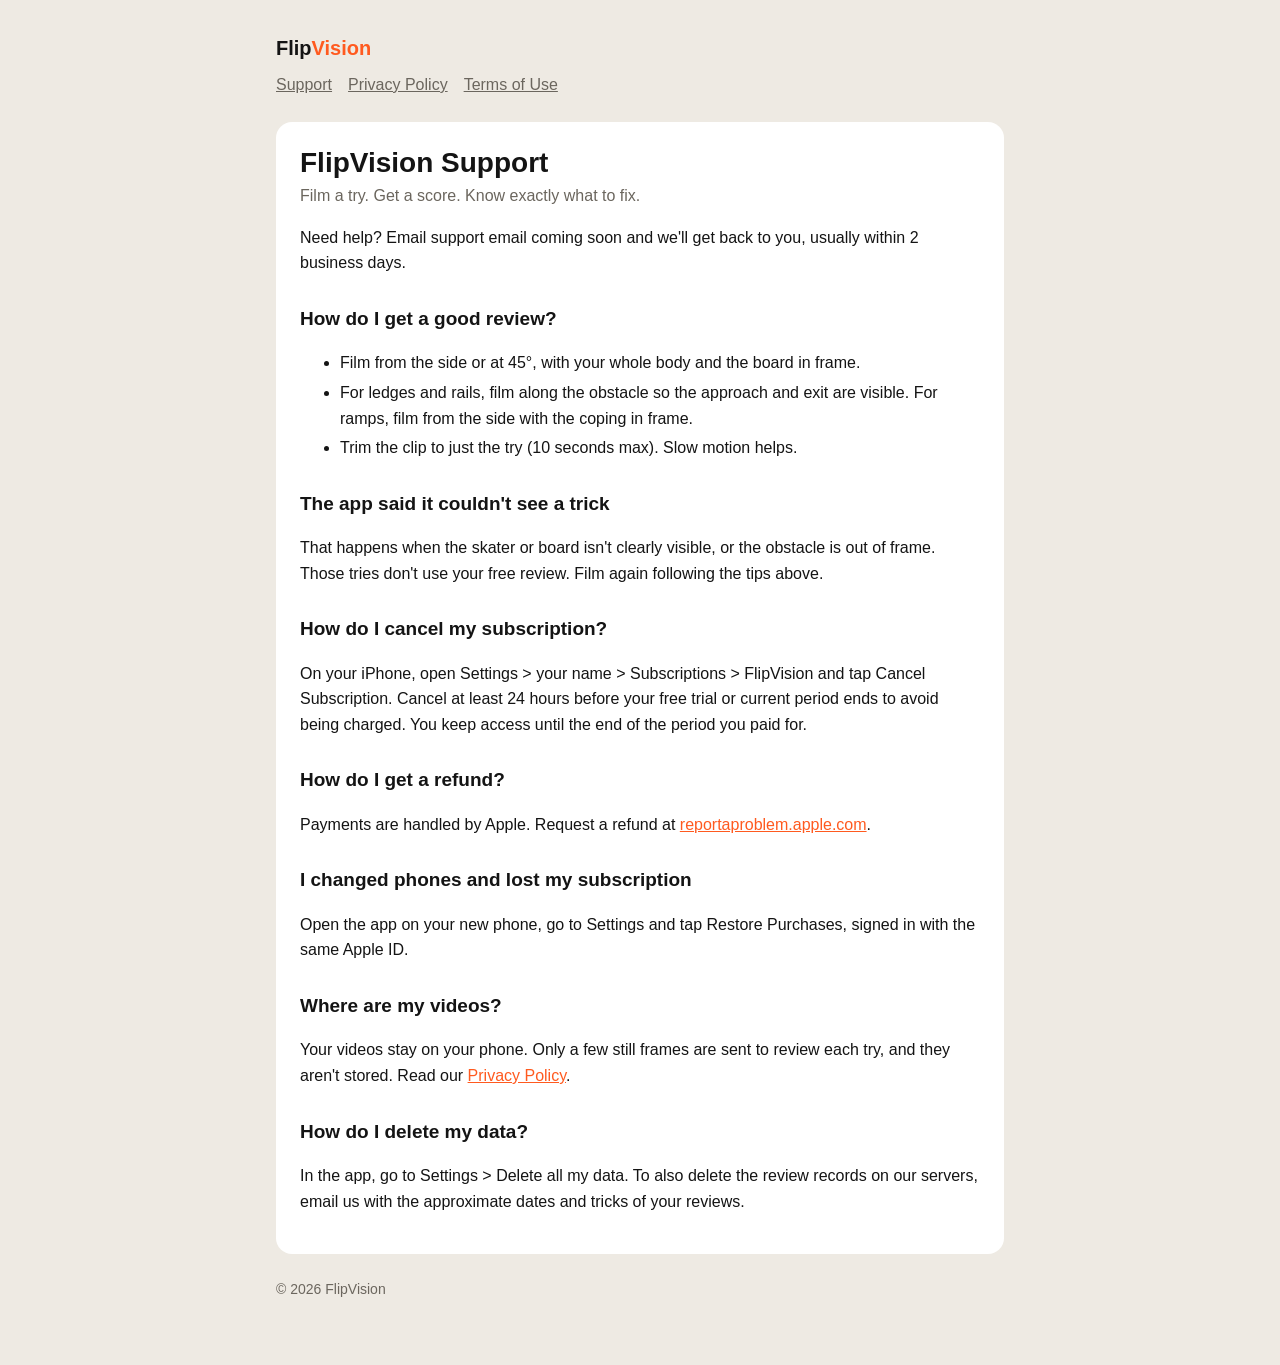
==== index.html @ 8295b5b7 "Add files via upload" ====
<!doctype html>
<html lang="en">
<head>
<meta charset="utf-8">
<meta name="viewport" content="width=device-width, initial-scale=1">
<title>FlipVision Support</title>
<link rel="stylesheet" href="style.css">
</head>
<body>
<main>
<header><a href="./">Flip<span>Vision</span></a></header>
<nav><a href="./">Support</a><a href="privacy.html">Privacy Policy</a><a href="terms.html">Terms of Use</a></nav>
<article>
<h1>FlipVision Support</h1>
<p class="meta">Film a try. Get a score. Know exactly what to fix.</p>
<p>Need help? Email <span class="email">support email coming soon</span> and we'll get back to you, usually within 2 business days.</p>

<h2>How do I get a good review?</h2>
<ul>
<li>Film from the side or at 45°, with your whole body and the board in frame.</li>
<li>For ledges and rails, film along the obstacle so the approach and exit are visible. For ramps, film from the side with the coping in frame.</li>
<li>Trim the clip to just the try (10 seconds max). Slow motion helps.</li>
</ul>

<h2>The app said it couldn't see a trick</h2>
<p>That happens when the skater or board isn't clearly visible, or the obstacle is out of frame. Those tries don't use your free review. Film again following the tips above.</p>

<h2>How do I cancel my subscription?</h2>
<p>On your iPhone, open Settings &gt; your name &gt; Subscriptions &gt; FlipVision and tap Cancel Subscription. Cancel at least 24 hours before your free trial or current period ends to avoid being charged. You keep access until the end of the period you paid for.</p>

<h2>How do I get a refund?</h2>
<p>Payments are handled by Apple. Request a refund at <a href="https://reportaproblem.apple.com">reportaproblem.apple.com</a>.</p>

<h2>I changed phones and lost my subscription</h2>
<p>Open the app on your new phone, go to Settings and tap Restore Purchases, signed in with the same Apple ID.</p>

<h2>Where are my videos?</h2>
<p>Your videos stay on your phone. Only a few still frames are sent to review each try, and they aren't stored. Read our <a href="privacy.html">Privacy Policy</a>.</p>

<h2>How do I delete my data?</h2>
<p>In the app, go to Settings &gt; Delete all my data. To also delete the review records on our servers, email us with the approximate dates and tricks of your reviews.</p>
</article>
<footer>© 2026 FlipVision</footer>
</main>
</body>
</html>
---- style.css ----
:root{--bg:#EEEAE3;--card:#fff;--ink:#141414;--muted:#6B665E;--accent:#FF5A1F}
*{box-sizing:border-box}
body{margin:0;background:var(--bg);color:var(--ink);font:16px/1.6 -apple-system,BlinkMacSystemFont,"SF Pro Rounded","Segoe UI",Roboto,sans-serif}
main{max-width:760px;margin:0 auto;padding:32px 16px 64px}
header a{color:var(--ink);text-decoration:none;font-weight:700;font-size:20px}
header span{color:var(--accent)}
nav{margin:8px 0 24px;display:flex;gap:16px;flex-wrap:wrap}
nav a{color:var(--muted)}
article{background:var(--card);border-radius:16px;padding:24px}
h1{font-size:28px;line-height:1.2;margin:0 0 4px}
h2{font-size:19px;margin:28px 0 8px}
.meta{color:var(--muted);margin:0 0 16px}
a{color:var(--accent)}
li{margin:4px 0}
table{border-collapse:collapse;width:100%;font-size:15px}
td,th{border-top:1px solid #e5e1da;padding:8px 6px;text-align:left;vertical-align:top}
footer{color:var(--muted);font-size:14px;margin-top:24px}
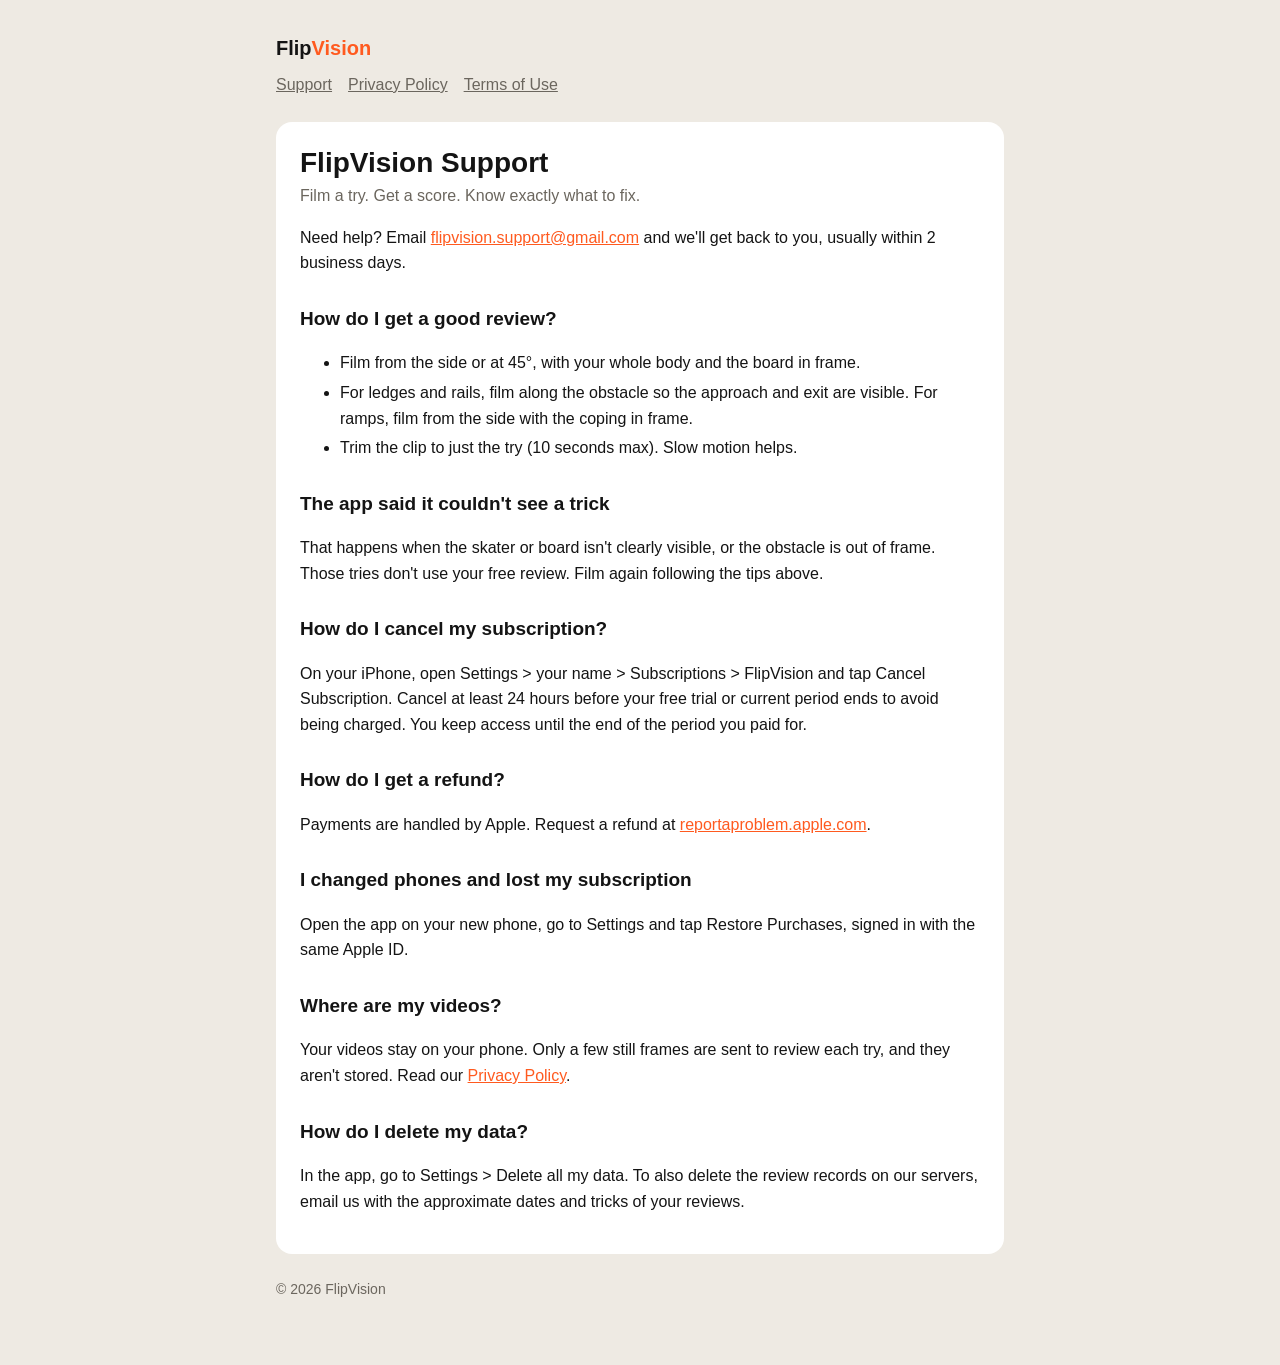
==== commit 3a04ae0b: "Add support email" ====
--- a/index.html
+++ b/index.html
@@ -13,7 +13,7 @@
 <article>
 <h1>FlipVision Support</h1>
 <p class="meta">Film a try. Get a score. Know exactly what to fix.</p>
-<p>Need help? Email <span class="email">support email coming soon</span> and we'll get back to you, usually within 2 business days.</p>
+<p>Need help? Email <a href="mailto:flipvision.support@gmail.com">flipvision.support@gmail.com</a> and we'll get back to you, usually within 2 business days.</p>
 
 <h2>How do I get a good review?</h2>
 <ul>
